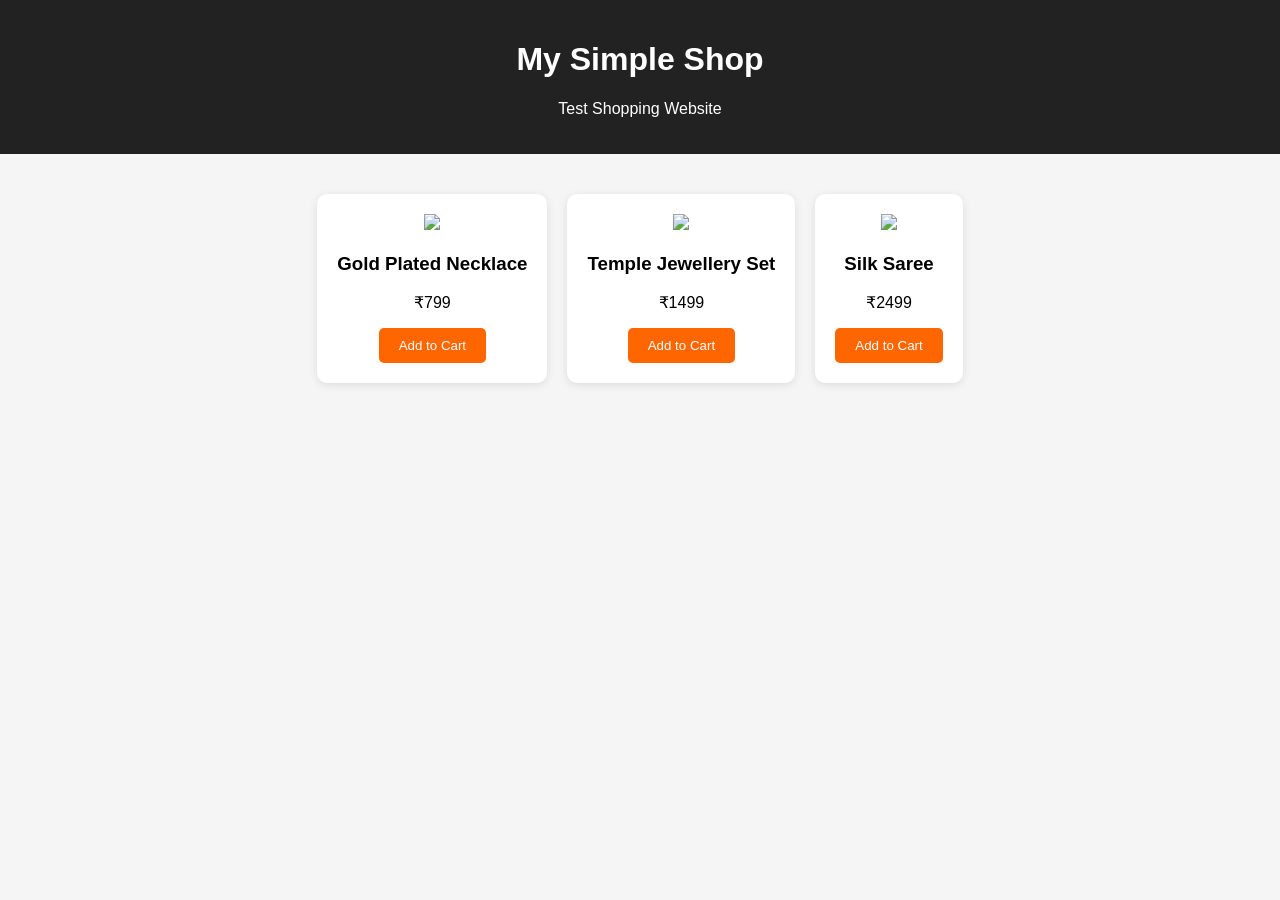
==== index.html @ 5faead75 "Initial shopping website" ====
<!DOCTYPE html>
<html lang="en">
<head>
<meta charset="UTF-8">
<title>My Simple Shop</title>
<link rel="stylesheet" href="style.css">
</head>

<body>

<header>
<h1>My Simple Shop</h1>
<p>Test Shopping Website</p>
</header>

<div class="products">

<div class="product">
<img src="https://via.placeholder.com/200">
<h3>Gold Plated Necklace</h3>
<p>₹799</p>
<button onclick="addToCart('Gold Necklace')">Add to Cart</button>
</div>

<div class="product">
<img src="https://via.placeholder.com/200">
<h3>Temple Jewellery Set</h3>
<p>₹1499</p>
<button onclick="addToCart('Temple Set')">Add to Cart</button>
</div>

<div class="product">
<img src="https://via.placeholder.com/200">
<h3>Silk Saree</h3>
<p>₹2499</p>
<button onclick="addToCart('Silk Saree')">Add to Cart</button>
</div>

</div>

<script src="script.js"></script>

</body>
</html>
---- style.css ----
body{
font-family: Arial;
background:#f5f5f5;
margin:0;
}

header{
background:#222;
color:white;
text-align:center;
padding:20px;
}

.products{
display:flex;
gap:20px;
justify-content:center;
padding:40px;
}

.product{
background:white;
padding:20px;
border-radius:10px;
text-align:center;
box-shadow:0 2px 8px rgba(0,0,0,0.1);
}

.product img{
width:200px;
}

button{
background:#ff6600;
color:white;
border:none;
padding:10px 20px;
cursor:pointer;
border-radius:5px;
}

button:hover{
background:#ff4500;
}
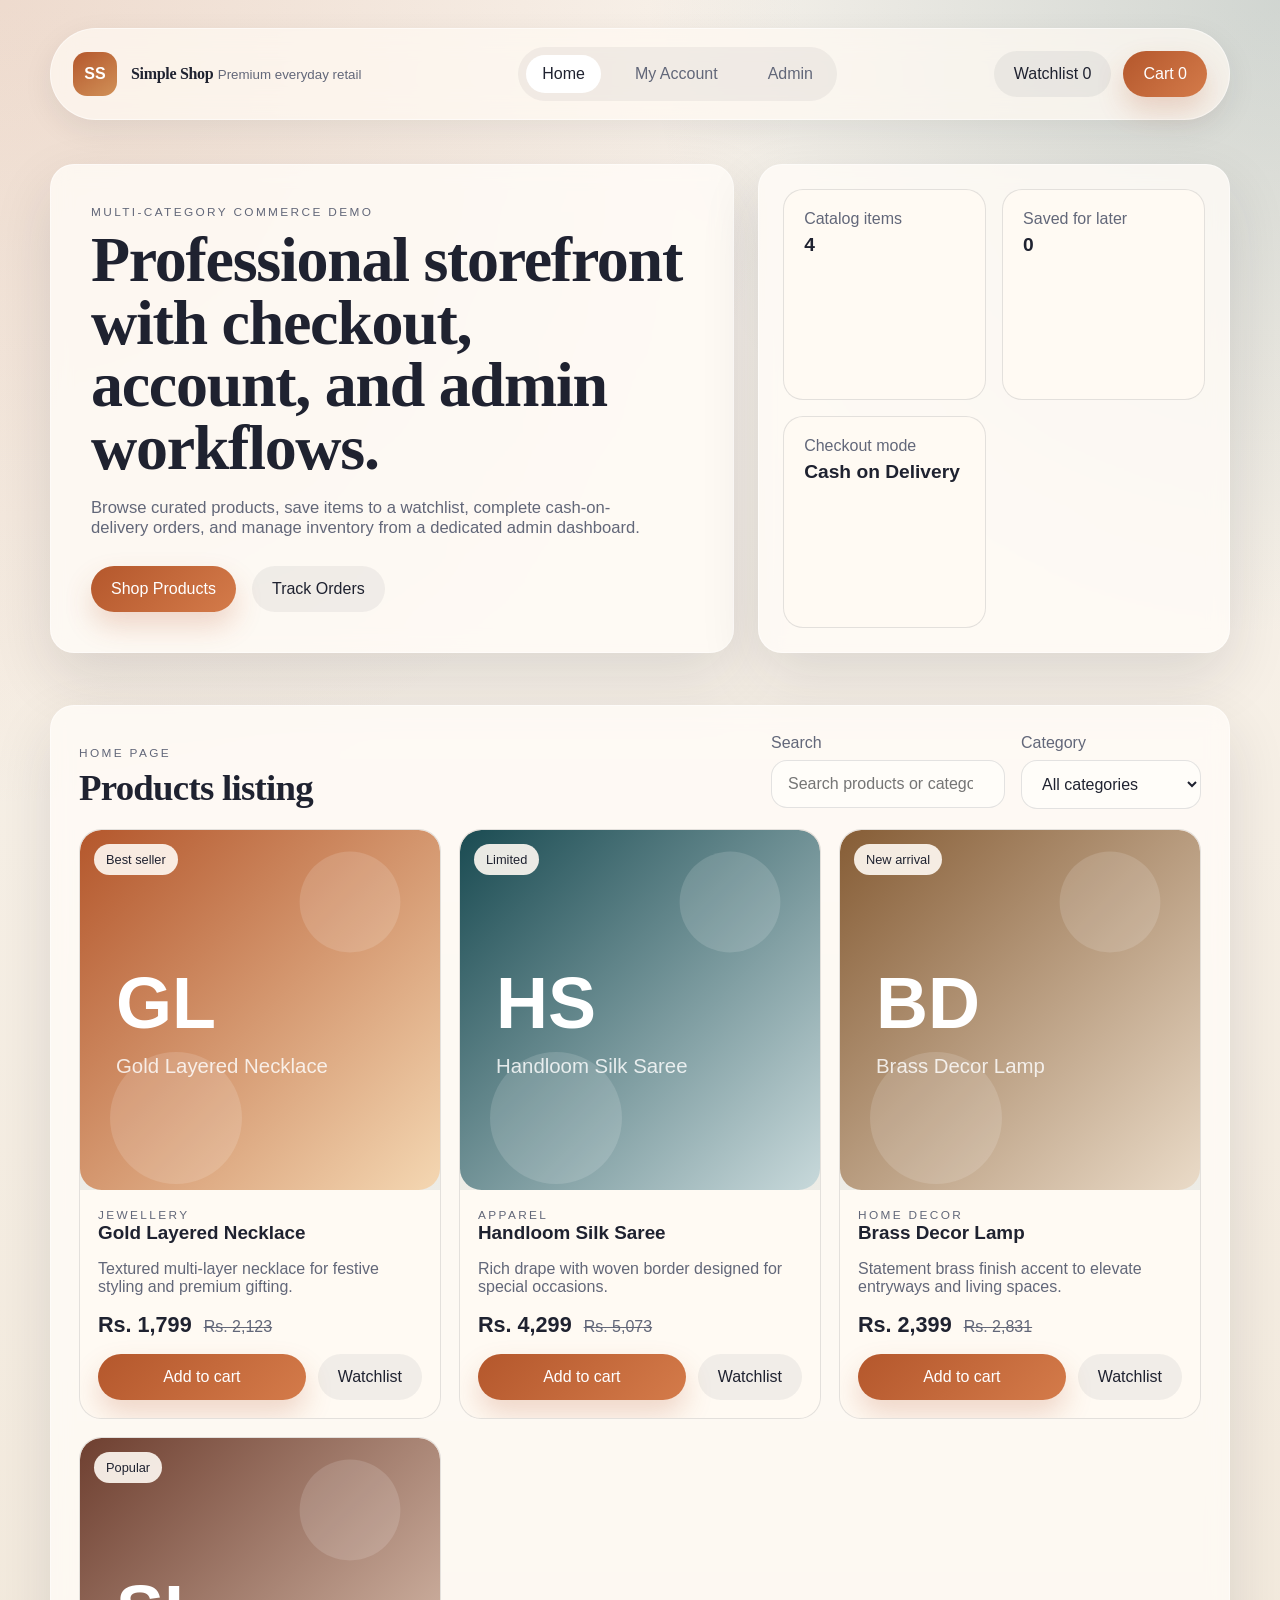
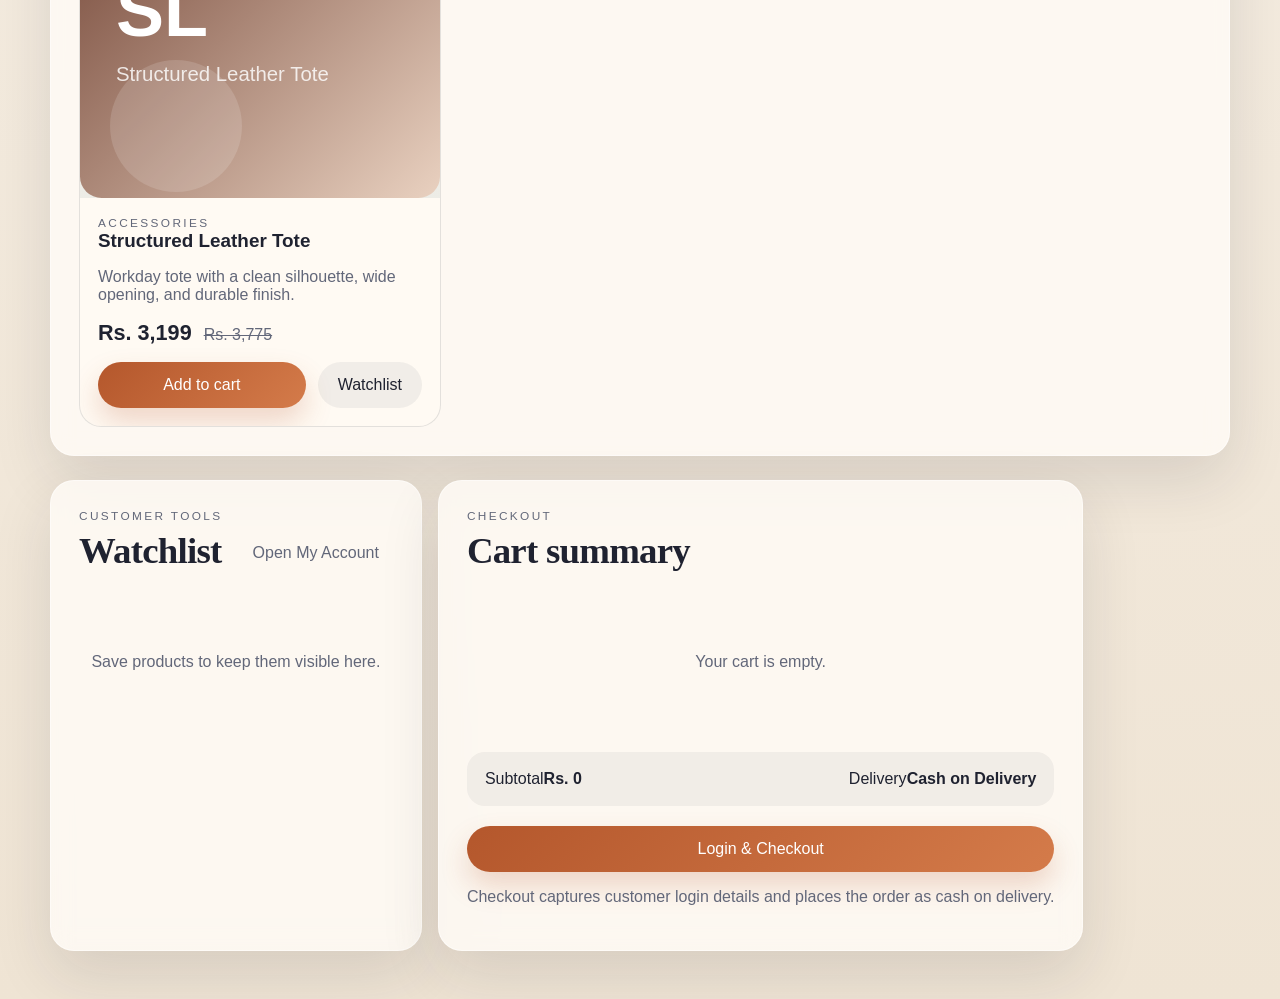
==== commit 29d298a2: "Updated shopping website" ====
--- a/index.html
+++ b/index.html
@@ -2,43 +2,154 @@
 <html lang="en">
 <head>
 <meta charset="UTF-8">
-<title>My Simple Shop</title>
+<meta name="viewport" content="width=device-width, initial-scale=1.0">
+<title>Simple Shop | Modern Storefront</title>
 <link rel="stylesheet" href="style.css">
 </head>
+<body data-page="home">
+  <div class="site-shell">
+    <header class="topbar">
+      <a class="brand" href="index.html">
+        <span class="brand-mark">SS</span>
+        <span>
+          <strong>Simple Shop</strong>
+          <small>Premium everyday retail</small>
+        </span>
+      </a>
+      <nav class="main-nav">
+        <a href="index.html" class="is-active">Home</a>
+        <a href="account.html">My Account</a>
+        <a href="admin.html">Admin</a>
+      </nav>
+      <div class="topbar-actions">
+        <button class="ghost-button" type="button" id="openWatchlistButton">Watchlist <span id="watchlistCount">0</span></button>
+        <button class="primary-button" type="button" id="openCartButton">Cart <span id="cartCount">0</span></button>
+      </div>
+    </header>
 
-<body>
+    <main>
+      <section class="hero">
+        <div class="hero-copy">
+          <p class="eyebrow">Multi-category commerce demo</p>
+          <h1>Professional storefront with checkout, account, and admin workflows.</h1>
+          <p class="hero-text">
+            Browse curated products, save items to a watchlist, complete cash-on-delivery orders,
+            and manage inventory from a dedicated admin dashboard.
+          </p>
+          <div class="hero-actions">
+            <a class="primary-button" href="#catalog">Shop Products</a>
+            <a class="ghost-button" href="account.html">Track Orders</a>
+          </div>
+        </div>
 
-<header>
-<h1>My Simple Shop</h1>
-<p>Test Shopping Website</p>
-</header>
+        <div class="hero-panel">
+          <div class="metric-card">
+            <span>Catalog items</span>
+            <strong id="heroProductCount">0</strong>
+          </div>
+          <div class="metric-card">
+            <span>Saved for later</span>
+            <strong id="heroWatchlistCount">0</strong>
+          </div>
+          <div class="metric-card">
+            <span>Checkout mode</span>
+            <strong>Cash on Delivery</strong>
+          </div>
+        </div>
+      </section>
 
-<div class="products">
+      <section class="surface section-gap" id="catalog">
+        <div class="section-header">
+          <div>
+            <p class="eyebrow">Home page</p>
+            <h2>Products listing</h2>
+          </div>
+          <div class="catalog-toolbar">
+            <label class="search-field">
+              <span>Search</span>
+              <input type="search" id="productSearch" placeholder="Search products or category">
+            </label>
+            <label class="search-field">
+              <span>Category</span>
+              <select id="categoryFilter">
+                <option value="all">All categories</option>
+              </select>
+            </label>
+          </div>
+        </div>
+        <div id="productGrid" class="product-grid"></div>
+      </section>
 
-<div class="product">
-<img src="https://via.placeholder.com/200">
-<h3>Gold Plated Necklace</h3>
-<p>₹799</p>
-<button onclick="addToCart('Gold Necklace')">Add to Cart</button>
-</div>
+      <section class="section-gap split-layout">
+        <div class="surface">
+          <div class="section-header">
+            <div>
+              <p class="eyebrow">Customer tools</p>
+              <h2>Watchlist</h2>
+            </div>
+            <a class="text-link" href="account.html">Open My Account</a>
+          </div>
+          <div id="watchlistPreview" class="stack-list empty-state">
+            Save products to keep them visible here.
+          </div>
+        </div>
 
-<div class="product">
-<img src="https://via.placeholder.com/200">
-<h3>Temple Jewellery Set</h3>
-<p>₹1499</p>
-<button onclick="addToCart('Temple Set')">Add to Cart</button>
-</div>
+        <aside class="surface cart-panel">
+          <div class="section-header">
+            <div>
+              <p class="eyebrow">Checkout</p>
+              <h2>Cart summary</h2>
+            </div>
+          </div>
+          <div id="cartItems" class="stack-list empty-state">
+            Your cart is empty.
+          </div>
+          <div class="totals-box">
+            <div><span>Subtotal</span><strong id="cartSubtotal">Rs. 0</strong></div>
+            <div><span>Delivery</span><strong>Cash on Delivery</strong></div>
+          </div>
+          <button class="primary-button full-width" type="button" id="checkoutButton">Login & Checkout</button>
+          <p class="support-text">Checkout captures customer login details and places the order as cash on delivery.</p>
+        </aside>
+      </section>
+    </main>
+  </div>
 
-<div class="product">
-<img src="https://via.placeholder.com/200">
-<h3>Silk Saree</h3>
-<p>₹2499</p>
-<button onclick="addToCart('Silk Saree')">Add to Cart</button>
-</div>
+  <div class="modal" id="checkoutModal" aria-hidden="true">
+    <div class="modal-card">
+      <button class="modal-close" type="button" id="closeCheckoutModal" aria-label="Close checkout">x</button>
+      <p class="eyebrow">Secure checkout</p>
+      <h2>Login during checkout</h2>
+      <p class="support-text">Enter customer details to save the account profile and place the order.</p>
+      <form id="checkoutForm" class="form-grid">
+        <label>
+          <span>Full name</span>
+          <input type="text" name="name" required>
+        </label>
+        <label>
+          <span>Email</span>
+          <input type="email" name="email" required>
+        </label>
+        <label>
+          <span>Phone number</span>
+          <input type="tel" name="phone" required>
+        </label>
+        <label class="full-span">
+          <span>Delivery address</span>
+          <textarea name="address" rows="3" required></textarea>
+        </label>
+        <label class="full-span payment-tile">
+          <span>Payment method</span>
+          <strong>Cash on Delivery</strong>
+          <small>Enabled as the primary payment option for this demo.</small>
+        </label>
+        <button class="primary-button full-span" type="submit">Place order</button>
+      </form>
+    </div>
+  </div>
 
-</div>
+  <div id="toast" class="toast" aria-live="polite"></div>
 
-<script src="script.js"></script>
-
+  <script src="script.js"></script>
 </body>
 </html>
--- a/style.css
+++ b/style.css
@@ -1,44 +1,154 @@
-body{
-font-family: Arial;
-background:#f5f5f5;
-margin:0;
+:root {
+  --bg: #f6f0e8;
+  --surface: rgba(255, 252, 247, 0.82);
+  --surface-strong: #fffaf3;
+  --ink: #1f2230;
+  --muted: #626779;
+  --line: rgba(31, 34, 48, 0.12);
+  --brand: #b4572c;
+  --brand-deep: #8b4020;
+  --accent: #1a4b52;
+  --success: #2d6a4f;
+  --warning: #c47f17;
+  --shadow: 0 24px 60px rgba(31, 34, 48, 0.12);
+  --radius: 24px;
 }
 
-header{
-background:#222;
-color:white;
-text-align:center;
-padding:20px;
+* { box-sizing: border-box; }
+html { scroll-behavior: smooth; }
+body {
+  margin: 0;
+  font-family: "Segoe UI", "Trebuchet MS", sans-serif;
+  color: var(--ink);
+  background:
+    radial-gradient(circle at top left, rgba(180, 87, 44, 0.16), transparent 28%),
+    radial-gradient(circle at top right, rgba(26, 75, 82, 0.18), transparent 22%),
+    linear-gradient(180deg, #f9f4ed 0%, #efe4d4 100%);
+  min-height: 100vh;
 }
-
-.products{
-display:flex;
-gap:20px;
-justify-content:center;
-padding:40px;
+img { max-width: 100%; display: block; }
+a { color: inherit; text-decoration: none; }
+button, input, select, textarea { font: inherit; }
+button { cursor: pointer; }
+.site-shell { width: min(1180px, calc(100% - 32px)); margin: 0 auto; padding: 20px 0 48px; }
+.topbar {
+  display: flex; align-items: center; justify-content: space-between; gap: 24px;
+  padding: 18px 22px; margin-top: 8px; border: 1px solid rgba(255, 255, 255, 0.5);
+  border-radius: 999px; background: rgba(255, 250, 243, 0.72); backdrop-filter: blur(14px);
+  position: sticky; top: 12px; z-index: 10; box-shadow: 0 10px 30px rgba(31, 34, 48, 0.08);
 }
-
-.product{
-background:white;
-padding:20px;
-border-radius:10px;
-text-align:center;
-box-shadow:0 2px 8px rgba(0,0,0,0.1);
+.brand { display: inline-flex; align-items: center; gap: 14px; }
+.brand strong, .hero h1, .section-header h2, .modal-card h2, .card-title, .page-hero h1 {
+  font-family: Georgia, "Times New Roman", serif; letter-spacing: -0.02em;
 }
-
-.product img{
-width:200px;
+.brand small, .support-text, .eyebrow, .table-note { color: var(--muted); }
+.brand-mark {
+  width: 44px; height: 44px; display: grid; place-items: center; border-radius: 14px;
+  background: linear-gradient(145deg, var(--brand), #d19158); color: #fff; font-weight: 700;
 }
-
-button{
-background:#ff6600;
-color:white;
-border:none;
-padding:10px 20px;
-cursor:pointer;
-border-radius:5px;
+.main-nav { display: inline-flex; gap: 18px; padding: 8px; background: rgba(31, 34, 48, 0.05); border-radius: 999px; }
+.main-nav a { padding: 10px 16px; border-radius: 999px; color: var(--muted); }
+.main-nav a.is-active, .main-nav a:hover { background: #fff; color: var(--ink); }
+.topbar-actions { display: inline-flex; gap: 12px; }
+.hero, .page-hero { display: grid; grid-template-columns: 1.45fr 1fr; gap: 24px; align-items: stretch; padding: 44px 0 28px; }
+.hero-copy, .surface, .hero-panel, .page-hero-copy {
+  border: 1px solid rgba(255, 255, 255, 0.5); border-radius: var(--radius); background: var(--surface);
+  backdrop-filter: blur(10px); box-shadow: var(--shadow);
 }
-
-button:hover{
-background:#ff4500;
+.hero-copy, .page-hero-copy { padding: 40px; }
+.hero h1, .page-hero h1 { margin: 10px 0 18px; font-size: clamp(2.5rem, 5vw, 4.3rem); line-height: 0.98; }
+.hero-text { max-width: 60ch; color: var(--muted); font-size: 1.04rem; }
+.hero-actions, .section-header, .action-row, .catalog-toolbar, .totals-box, .split-layout, .top-metrics { display: flex; gap: 16px; }
+.hero-actions { margin-top: 28px; }
+.hero-panel, .top-metrics { padding: 24px; display: grid; grid-template-columns: repeat(2, minmax(0, 1fr)); gap: 16px; }
+.metric-card { padding: 20px; border-radius: 20px; background: var(--surface-strong); border: 1px solid var(--line); }
+.metric-card span { display: block; color: var(--muted); margin-bottom: 6px; }
+.metric-card strong { font-size: 1.2rem; }
+.surface { padding: 28px; }
+.section-gap { margin-top: 24px; }
+.section-header { justify-content: space-between; align-items: end; margin-bottom: 20px; }
+.section-header h2 { margin: 6px 0 0; font-size: clamp(1.7rem, 3vw, 2.3rem); }
+.eyebrow { text-transform: uppercase; letter-spacing: 0.2em; font-size: 0.74rem; margin: 0; }
+.catalog-toolbar, .split-layout, .action-row { flex-wrap: wrap; }
+.search-field, .form-grid label, .inventory-form label {
+  display: flex; flex-direction: column; gap: 8px; color: var(--muted); min-width: 180px;
+}
+input, select, textarea {
+  width: 100%; border: 1px solid var(--line); border-radius: 16px; padding: 14px 16px;
+  background: #fffdf9; color: var(--ink);
+}
+input:focus, select:focus, textarea:focus { outline: 2px solid rgba(180, 87, 44, 0.22); border-color: rgba(180, 87, 44, 0.34); }
+.primary-button, .ghost-button, .mini-button { border: 0; border-radius: 999px; padding: 14px 20px; transition: 0.2s ease; }
+.primary-button { background: linear-gradient(135deg, var(--brand), #d47b4a); color: #fff; box-shadow: 0 14px 28px rgba(180, 87, 44, 0.22); }
+.primary-button:hover { transform: translateY(-1px); background: linear-gradient(135deg, var(--brand-deep), var(--brand)); }
+.ghost-button, .mini-button { background: rgba(31, 34, 48, 0.06); color: var(--ink); }
+.ghost-button:hover, .mini-button:hover, .text-link:hover { background: rgba(31, 34, 48, 0.1); }
+.text-link { padding: 10px 14px; border-radius: 999px; color: var(--muted); }
+.full-width, .full-span { width: 100%; }
+.product-grid, .card-grid { display: grid; grid-template-columns: repeat(3, minmax(0, 1fr)); gap: 18px; }
+.product-card, .order-card { border: 1px solid var(--line); border-radius: 22px; background: var(--surface-strong); overflow: hidden; }
+.product-image-wrap { position: relative; background: linear-gradient(180deg, rgba(180, 87, 44, 0.12), rgba(26, 75, 82, 0.08)); }
+.product-image-wrap img { width: 100%; aspect-ratio: 1 / 1; object-fit: cover; }
+.badge { position: absolute; top: 14px; left: 14px; padding: 8px 12px; border-radius: 999px; background: rgba(255, 250, 243, 0.9); font-size: 0.8rem; }
+.product-card-body, .order-card { padding: 18px; }
+.product-card h3, .card-title { margin: 0 0 10px; font-size: 1.18rem; }
+.mini-row, .status-pill { display: inline-flex; align-items: center; gap: 8px; }
+.product-price { display: flex; align-items: baseline; gap: 12px; margin: 14px 0 16px; }
+.product-price strong { font-size: 1.35rem; }
+.product-price del { color: var(--muted); }
+.product-actions, .action-row { display: flex; gap: 12px; }
+.stack-list { display: grid; gap: 14px; }
+.cart-entry, .watchlist-entry, .order-line {
+  display: grid; gap: 10px; border: 1px solid var(--line); border-radius: 18px;
+  padding: 16px; background: rgba(255, 255, 255, 0.72);
+}
+.cart-entry { grid-template-columns: 72px 1fr auto; align-items: center; }
+.watchlist-entry, .order-line { grid-template-columns: 1fr auto; align-items: center; }
+.cart-entry img, .table-thumb { width: 72px; height: 72px; border-radius: 16px; object-fit: cover; }
+.totals-box { justify-content: space-between; padding: 18px; margin: 20px 0; border-radius: 18px; background: rgba(31, 34, 48, 0.05); }
+.empty-state { min-height: 140px; place-items: center; text-align: center; color: var(--muted); }
+.page-hero-copy { grid-column: 1 / -1; }
+.two-column { display: grid; grid-template-columns: 1fr 1fr; gap: 24px; margin-top: 24px; }
+.form-grid, .inventory-form { display: grid; grid-template-columns: repeat(2, minmax(0, 1fr)); gap: 16px; }
+.payment-tile, .admin-note {
+  padding: 16px; border-radius: 18px; border: 1px dashed rgba(26, 75, 82, 0.35); background: rgba(26, 75, 82, 0.05);
+}
+.status-pill { padding: 8px 12px; border-radius: 999px; background: rgba(26, 75, 82, 0.08); color: var(--accent); }
+.status-pill.pending { background: rgba(196, 127, 23, 0.14); color: var(--warning); }
+.status-pill.processing { background: rgba(26, 75, 82, 0.1); }
+.status-pill.shipped, .status-pill.delivered { background: rgba(45, 106, 79, 0.12); color: var(--success); }
+.table-wrapper { overflow-x: auto; }
+table { width: 100%; border-collapse: collapse; }
+th, td { text-align: left; padding: 14px 12px; border-bottom: 1px solid var(--line); vertical-align: top; }
+th { color: var(--muted); font-weight: 600; }
+.modal {
+  position: fixed; inset: 0; background: rgba(17, 20, 28, 0.5); display: grid; place-items: center;
+  padding: 20px; opacity: 0; visibility: hidden; transition: 0.2s ease;
+}
+.modal.is-open { opacity: 1; visibility: visible; }
+.modal-card {
+  width: min(640px, 100%); padding: 28px; border-radius: 28px; background: #fffaf3;
+  position: relative; box-shadow: var(--shadow);
+}
+.modal-close {
+  position: absolute; top: 18px; right: 18px; width: 38px; height: 38px; border: 0;
+  border-radius: 50%; background: rgba(31, 34, 48, 0.08);
+}
+.toast {
+  position: fixed; right: 20px; bottom: 20px; padding: 14px 18px; border-radius: 16px; background: #1f2230;
+  color: #fff; box-shadow: 0 14px 34px rgba(31, 34, 48, 0.24); opacity: 0; transform: translateY(10px);
+  transition: 0.2s ease; pointer-events: none;
+}
+.toast.is-visible { opacity: 1; transform: translateY(0); }
+@media (max-width: 960px) {
+  .hero, .page-hero, .two-column { grid-template-columns: 1fr; }
+  .topbar, .section-header, .hero-actions, .topbar-actions { flex-wrap: wrap; }
+  .product-grid, .card-grid, .top-metrics { grid-template-columns: repeat(2, minmax(0, 1fr)); }
+}
+@media (max-width: 640px) {
+  .site-shell { width: min(100% - 20px, 1180px); }
+  .topbar { border-radius: 28px; }
+  .product-grid, .card-grid, .form-grid, .inventory-form, .top-metrics { grid-template-columns: 1fr; }
+  .cart-entry, .watchlist-entry, .order-line { grid-template-columns: 1fr; }
+  .hero-copy, .page-hero-copy, .surface, .modal-card { padding: 22px; }
 }
